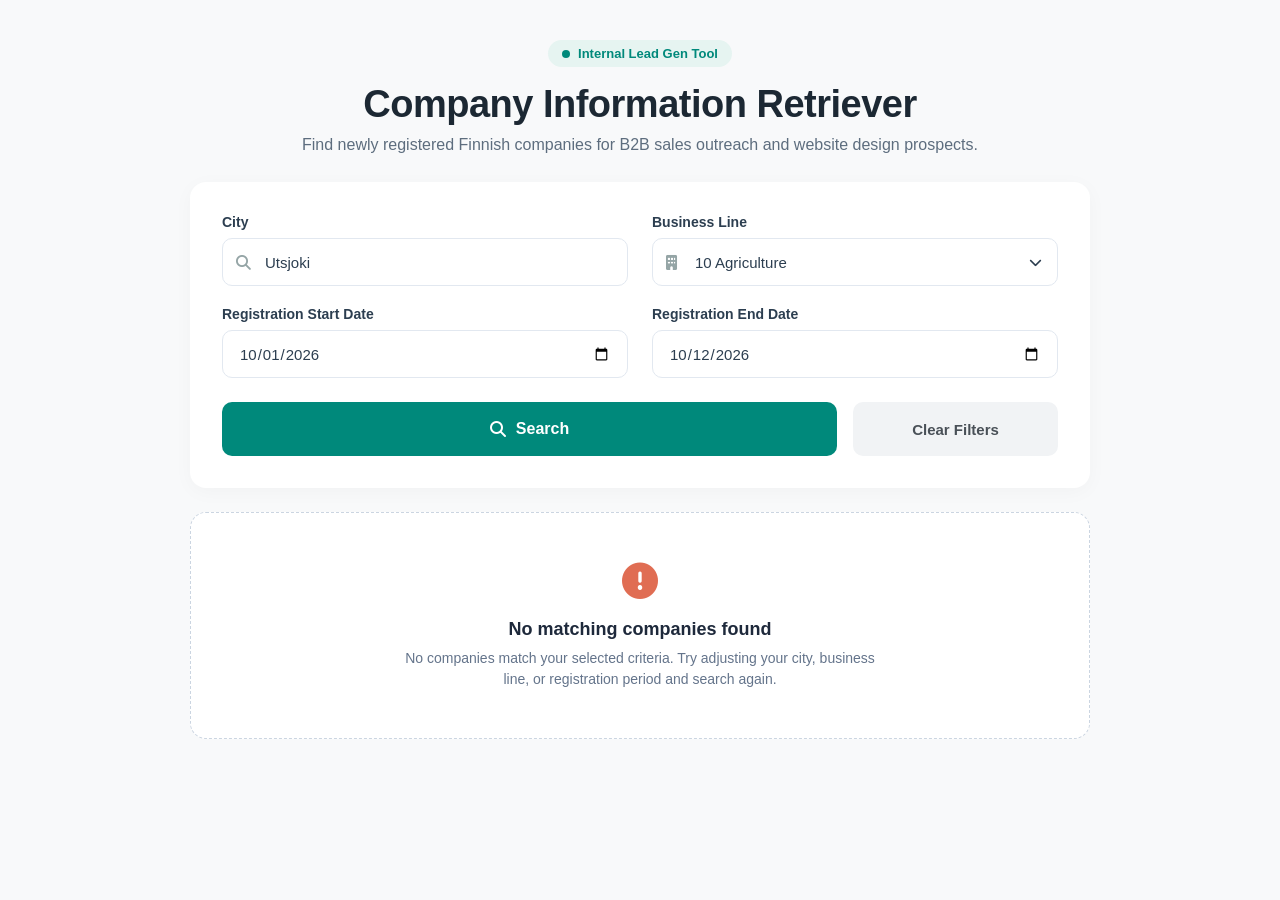
==== no-results.html @ 82d8f161 "no results page" ====
<!DOCTYPE html>
<html lang="en">
<head>
    <meta charset="UTF-8">
    <meta name="viewport" content="width=device-width, initial-scale=1.0">
    <title>Company Information Retriever - No Results</title>
    <link rel="stylesheet" href="style.css">
    <!-- Font Awesome for icons -->
    <link rel="stylesheet" href="https://cdnjs.cloudflare.com/ajax/libs/font-awesome/6.4.0/css/all.min.css">
</head>
<body>

    <main class="container">
        
        <!-- Header Section -->
        <header class="header">
            <span class="badge">
                <span class="dot"></span> Internal Lead Gen Tool
            </span>
            <h1>Company Information Retriever</h1>
            <p class="subtitle">Find newly registered Finnish companies for B2B sales outreach and website design prospects.</p>
        </header>

        <!-- Search Card Form (Kept visible so user can readjust criteria) -->
        <section class="card">
            <form id="search-form" onsubmit="return false;">
                
                <div class="form-grid">
                    
                    <!-- City Input -->
                    <div class="form-group">
                        <label for="city">City</label>
                        <div class="input-wrapper">
                            <i class="fa-solid fa-magnifying-glass input-icon"></i>
                            <input type="text" id="city" value="Utsjoki">
                        </div>
                    </div>

                    <!-- Business Line Selector -->
                    <div class="form-group">
                        <label for="business-line">Business Line</label>
                        <div class="input-wrapper">
                            <i class="fa-solid fa-building input-icon"></i>
                            <select id="business-line">
                                <option value="" disabled>Select business line</option>
                                <option value="10" selected>10 Agriculture</option>
                                <option value="25">25 Manufacturing</option>
                                <option value="62">62 IT Services</option>
                            </select>
                            <i class="fa-solid fa-chevron-down select-chevron"></i>
                        </div>
                    </div>

                    <!-- Registration Start Date -->
                    <div class="form-group">
                        <label for="start-date">Registration Start Date</label>
                        <div class="input-wrapper date-wrapper">
                            <input type="date" id="start-date" value="2026-10-01">
                        </div>
                    </div>

                    <!-- Registration End Date -->
                    <div class="form-group">
                        <label for="end-date">Registration End Date</label>
                        <div class="input-wrapper date-wrapper">
                            <input type="date" id="end-date" value="2026-10-12">
                        </div>
                    </div>

                </div>

                <!-- Form Action Buttons -->
                <div class="button-group">
                    <button type="submit" class="btn-primary">
                        <i class="fa-solid fa-magnifying-glass"></i> Search
                    </button>
                    <button type="reset" class="btn-secondary">
                        Clear Filters
                    </button>
                </div>

            </form>
        </section>

        <!-- No Results State Card -->
        <section class="card no-results-card">
            <div class="no-results-content">
                <div class="no-results-icon">
                    <i class="fa-solid fa-circle-exclamation"></i>
                </div>
                <h3>No matching companies found</h3>
                <p>No companies match your selected criteria. Try adjusting your city, business line, or registration period and search again.</p>
            </div>
        </section>

    </main>

</body>
</html>
---- style.css ----
/* General Reset & Fonts */
* {
    margin: 0;
    padding: 0;
    box-sizing: border-box;
    font-family: -apple-system, BlinkMacSystemFont, "Segoe UI", Roboto, Helvetica, Arial, sans-serif;
}

body {
    background-color: #f8f9fa;
    color: #1a2530;
    display: flex;
    justify-content: center;
    padding: 40px 20px;
}

.container {
    width: 100%;
    max-width: 900px;
}

/* Header Section */
.header {
    text-align: center;
    margin-bottom: 28px;
}

.badge {
    display: inline-flex;
    align-items: center;
    background-color: #e6f4f1;
    color: #00897b;
    font-size: 13px;
    font-weight: 600;
    padding: 6px 14px;
    border-radius: 20px;
    margin-bottom: 16px;
}

.badge .dot {
    width: 8px;
    height: 8px;
    background-color: #00897b;
    border-radius: 50%;
    margin-right: 8px;
}

.header h1 {
    font-size: 38px;
    font-weight: 800;
    color: #1c2833;
    margin-bottom: 10px;
    letter-spacing: -0.5px;
}

.header .subtitle {
    font-size: 16px;
    color: #5d6d7e;
}

/* Main Form Card */
.card {
    background-color: #ffffff;
    border-radius: 16px;
    padding: 32px;
    box-shadow: 0 4px 20px rgba(0, 0, 0, 0.03);
    margin-bottom: 24px;
}

/* Form Layout Grid */
.form-grid {
    display: grid;
    grid-template-columns: 1fr 1fr;
    gap: 20px 24px;
    margin-bottom: 24px;
}

.form-group {
    display: flex;
    flex-direction: column;
}

.form-group label {
    font-size: 14px;
    font-weight: 700;
    color: #2c3e50;
    margin-bottom: 8px;
}

/* Input Fields & Wrapper */
.input-wrapper {
    position: relative;
    display: flex;
    align-items: center;
}

.input-icon {
    position: absolute;
    left: 14px;
    color: #95a5a6;
    font-size: 15px;
    pointer-events: none;
}

.input-wrapper input,
.input-wrapper select {
    width: 100%;
    height: 48px;
    padding: 0 16px 0 42px;
    border: 1px solid #e2e8f0;
    border-radius: 10px;
    font-size: 15px;
    color: #2c3e50;
    background-color: #ffffff;
    outline: none;
    transition: all 0.2s ease;
}

.input-wrapper input::placeholder {
    color: #a0aec0;
}

.input-wrapper input:focus,
.input-wrapper select:focus {
    border-color: #00897b;
    box-shadow: 0 0 0 3px rgba(0, 137, 123, 0.15);
}

/* Custom Select Dropdown Styling */
.input-wrapper select {
    appearance: none;
    -webkit-appearance: none;
    cursor: pointer;
}

.select-chevron {
    position: absolute;
    right: 16px;
    color: #2c3e50;
    font-size: 13px;
    pointer-events: none;
}

/* Action Buttons */
.button-group {
    display: grid;
    grid-template-columns: 3fr 1fr;
    gap: 16px;
}

.btn-primary {
    height: 54px;
    background-color: #00897b; /* Primary Teal */
    color: #ffffff;
    border: none;
    border-radius: 10px;
    font-size: 16px; 
    font-weight: 600;
    cursor: pointer;
    display: flex;
    align-items: center;
    justify-content: center;
    gap: 10px;
    transition: background-color 0.2s ease;
}

.btn-primary:hover {
    background-color: #0b7068;
}

.btn-secondary {
    height: 54px;
    background-color: #f1f3f5;
    color: #495057;
    border: none;
    border-radius: 10px;
    font-size: 15px;
    font-weight: 600;
    cursor: pointer;
    transition: background-color 0.2s ease;
}

.btn-secondary:hover {
    background-color: #e9ecef;
}

/* Initial Helper Card State */
.helper-card {
    text-align: center;
    padding: 36px;
    color: #718096;
    font-size: 15px;
}

.helper-card strong {
    color: #2d3748;
}

/* Date Picker Input Styling */
.date-wrapper input[type="date"] {
    width: 100%;
    height: 48px;
    padding: 0 16px;
    border: 1px solid #e2e8f0;
    border-radius: 10px;
    font-size: 15px;
    color: #2c3e50;
    background-color: #ffffff;
    outline: none;
    transition: all 0.2s ease;
}

.date-wrapper input[type="date"]:focus {
    border-color: #00897b;
    box-shadow: 0 0 0 3px rgba(0, 137, 123, 0.15);
}









/* --- No Results State Styling --- */
.no-results-card {
    text-align: center;
    padding: 48px 32px;
    background-color: #ffffff;
    border: 1px dashed #cbd5e1;
    box-shadow: none;
}

.no-results-content {
    display: flex;
    flex-direction: column;
    align-items: center;
    max-width: 480px;
    margin: 0 auto;
}

.no-results-icon {
    font-size: 36px;
    color: #e06d53; /* Soft warning/notice tone */
    margin-bottom: 16px;
}

.no-results-card h3 {
    font-size: 18px;
    font-weight: 700;
    color: #1e293b;
    margin-bottom: 8px;
}

.no-results-card p {
    font-size: 14px;
    color: #64748b;
    line-height: 1.5;
}
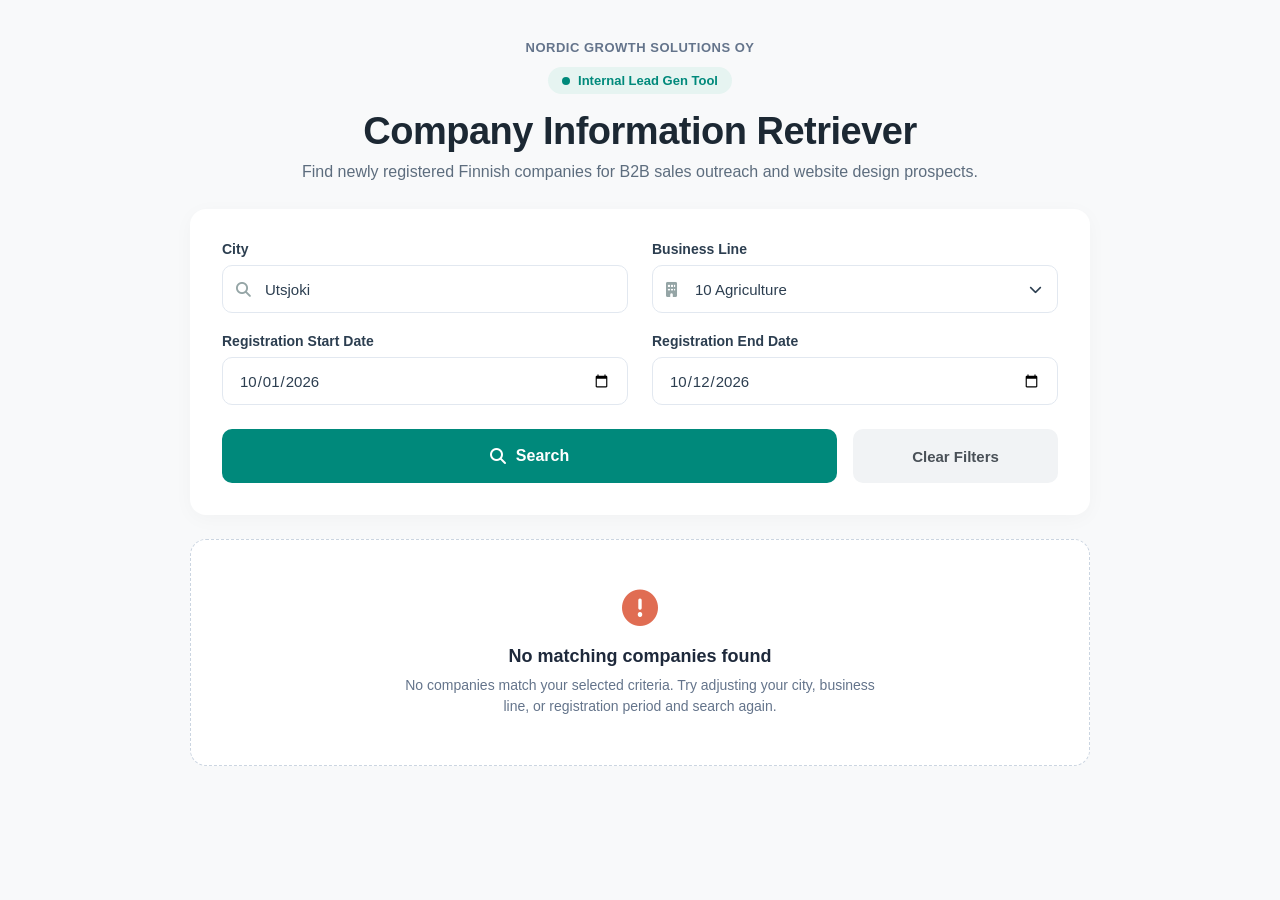
==== commit 1a93760d: "some changes" ====
--- a/no-results.html
+++ b/no-results.html
@@ -12,15 +12,15 @@
 
     <main class="container">
         
-        <!-- Header Section -->
+      <!-- Header Section -->
         <header class="header">
+            <div class="company-tag">Nordic Growth Solutions Oy</div>
             <span class="badge">
                 <span class="dot"></span> Internal Lead Gen Tool
             </span>
             <h1>Company Information Retriever</h1>
             <p class="subtitle">Find newly registered Finnish companies for B2B sales outreach and website design prospects.</p>
         </header>
-
         <!-- Search Card Form (Kept visible so user can readjust criteria) -->
         <section class="card">
             <form id="search-form" onsubmit="return false;">
--- a/style.css
+++ b/style.css
@@ -57,6 +57,18 @@
     font-size: 16px;
     color: #5d6d7e;
 }
+
+
+/* Company Name Tag */
+.company-tag {
+    font-size: 13px;
+    font-weight: 600;
+    color: #64748b;
+    margin-bottom: 12px;
+    text-transform: uppercase;
+    letter-spacing: 0.5px;
+}
+
 
 /* Main Form Card */
 .card {
@@ -257,4 +269,92 @@
     font-size: 14px;
     color: #64748b;
     line-height: 1.5;
+}
+
+
+
+
+/* --- Successful Results State Styling --- */
+.results-card {
+    padding: 28px 32px;
+}
+
+.results-header {
+    display: flex;
+    justify-content: space-between;
+    align-items: center;
+    margin-bottom: 20px;
+}
+
+.results-header h2 {
+    font-size: 15px;
+    font-weight: 600;
+    color: #475569;
+}
+
+.btn-export {
+    background-color: #f1f5f9;
+    color: #334155;
+    border: none;
+    padding: 8px 14px;
+    border-radius: 8px;
+    font-size: 13px;
+    font-weight: 600;
+    cursor: pointer;
+    display: flex;
+    align-items: center;
+    gap: 6px;
+    transition: background-color 0.2s ease;
+}
+
+.btn-export:hover {
+    background-color: #e2e8f0;
+}
+
+.table-responsive {
+    width: 100%;
+    overflow-x: auto;
+}
+
+.data-table {
+    width: 100%;
+    border-collapse: collapse;
+    text-align: left;
+}
+
+.data-table th {
+    background-color: #2a3b4c; /* Dark Slate Header matching your design specs */
+    color: #ffffff;
+    padding: 14px 16px;
+    font-size: 13px;
+    font-weight: 600;
+    letter-spacing: 0.3px;
+}
+
+.data-table th:first-child {
+    border-top-left-radius: 8px;
+}
+
+.data-table th:last-child {
+    border-top-right-radius: 8px;
+}
+
+.data-table td {
+    padding: 16px;
+    border-bottom: 1px solid #e2e8f0;
+    font-size: 14px;
+    color: #1e293b;
+}
+
+.data-table tr:last-child td {
+    border-bottom: none;
+}
+
+.status-badge {
+    background-color: #e6f4f1;
+    color: #00897b;
+    padding: 5px 12px;
+    border-radius: 12px;
+    font-size: 12px;
+    font-weight: 600;
 }
